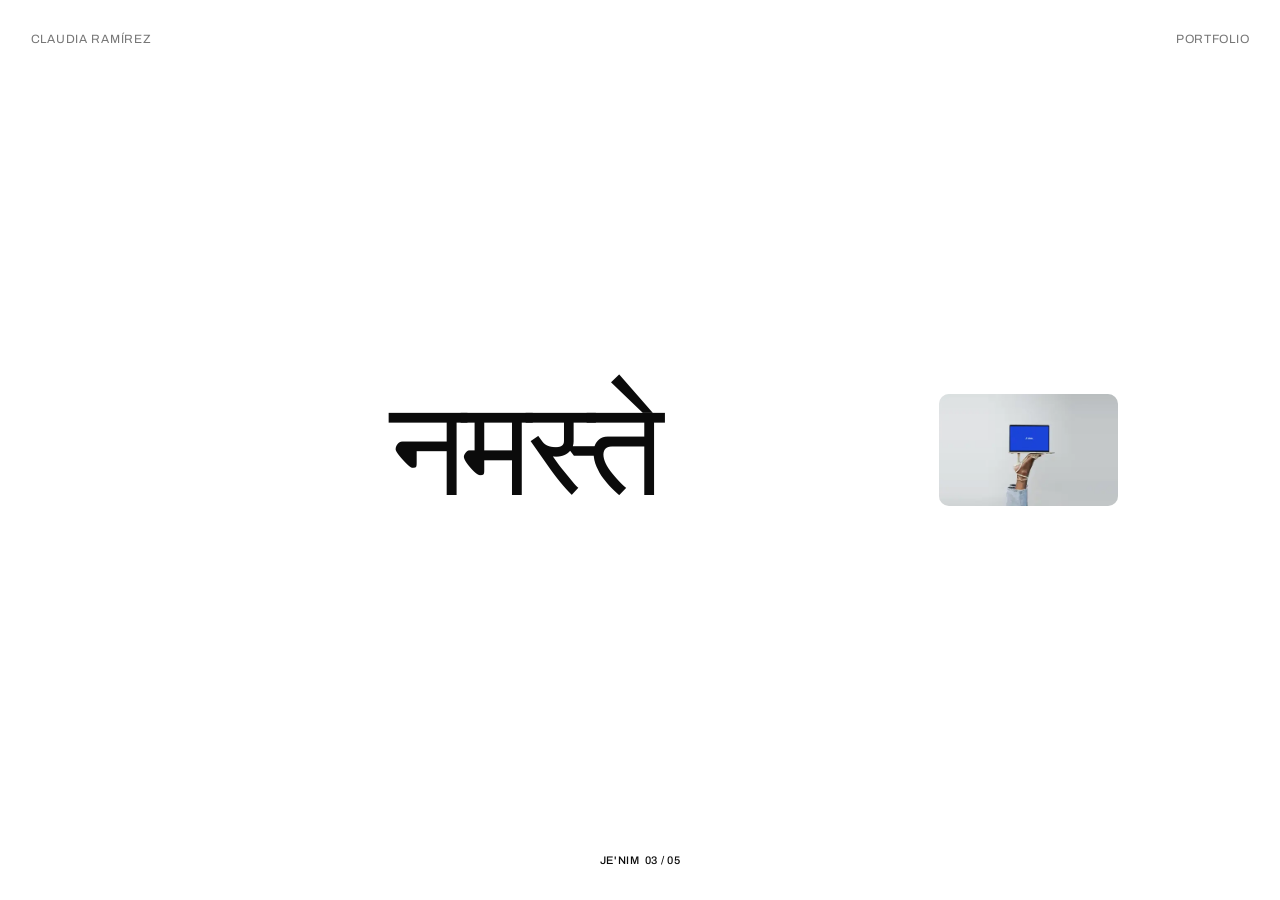
==== index.html @ d9f9af64 "Velocidad: miniaturas y tamaños adaptados de las portadas, tipografía sin cadena de bloqueo; crédito" ====
<!doctype html>
<html lang="es">
<head>
<meta charset="utf-8">

<meta name="viewport" content="width=device-width, initial-scale=1">
<title>Portfolio — Diseño UX/UI y desarrollo web</title>
<meta name="description" content="Portfolio de Claudia Ramírez · Aterriza Studio: diseño UX/UI y desarrollo web desde Valencia.">
<link rel="canonical" href="https://portfolio-three-mu-4veu8kpadj.vercel.app/">
<meta property="og:type" content="website"><meta property="og:locale" content="es_ES"><meta property="og:site_name" content="Claudia Ramírez">
<meta property="og:title" content="Claudia Ramírez — Portfolio"><meta property="og:description" content="Diseño UX/UI y desarrollo web desde Valencia.">
<meta property="og:url" content="https://portfolio-three-mu-4veu8kpadj.vercel.app/"><meta property="og:image" content="https://portfolio-three-mu-4veu8kpadj.vercel.app/og/home.jpg"><meta property="og:image:width" content="1200"><meta property="og:image:height" content="630">
<meta name="twitter:card" content="summary_large_image"><meta name="twitter:title" content="Claudia Ramírez — Portfolio"><meta name="twitter:description" content="Diseño UX/UI y desarrollo web desde Valencia."><meta name="twitter:image" content="https://portfolio-three-mu-4veu8kpadj.vercel.app/og/home.jpg">
<link rel="preconnect" href="https://fonts.googleapis.com"><link rel="preconnect" href="https://fonts.gstatic.com" crossorigin>
<link rel="stylesheet" href="https://fonts.googleapis.com/css2?family=Archivo:wdth,wght@62..125,100..900&display=swap">
<link rel="stylesheet" href="base.css?v=1793649407">
<style>
  /* GALERÍA — una sola pantalla: los proyectos son una baraja que se recorre con la rueda, las flechas o el dedo. */
  html,body{ height:100%; overflow:hidden; }
  .escenario{ position:fixed; inset:0; }
  .izq{ display:flex; align-items:center; gap:18px; }
  .reloj{ font-size:.8125rem; color:var(--g3); font-variant-numeric:tabular-nums; }
  .indice{ position:fixed; left:var(--pad); bottom:var(--pad); z-index:20; list-style:none; padding:0; display:flex; flex-direction:column; gap:1px; font-size:.8125rem; }
  .indice button{ text-align:left; color:var(--g3); padding:3px 0; transition:color .3s ease; }
  .indice button:hover{ color:var(--ink); }
  @media (pointer:coarse), (max-width:1024px){ .indice button{ position:relative; min-height:44px; display:flex; align-items:center; } .indice button::after{ content:""; position:absolute; inset:0 -4px; } }
  .indice button[aria-current="true"]{ color:var(--ink); }
  .meta-d{ position:fixed; right:var(--pad); top:50%; z-index:20; transform:translateY(-50%); font-size:.8125rem; text-align:right; max-width:22ch; line-height:1.35; }
  .meta-d b{ display:block; font-weight:500; }
  .meta-d span{ color:var(--g3); }
  .cuenta{ position:fixed; right:var(--pad); bottom:var(--pad); z-index:20; font-size:.8125rem; color:var(--g3); font-variant-numeric:tabular-nums; }
  .ayuda{ position:fixed; left:50%; bottom:var(--pad); transform:translateX(-50%); z-index:20; font-size:.75rem; color:var(--g3); display:flex; gap:8px; align-items:center; white-space:nowrap; }
  .ayuda kbd{ font:inherit; padding:2px 8px; border-radius:999px; background:var(--g1); }

  /* the deck: landscape cards on desktop (the site is seen on a landscape screen), portrait on mobile */
  .baraja{ position:absolute; inset:0; display:grid; place-items:center; perspective:1400px; }
  .carta{ position:absolute; width:min(52vw,780px,(100svh - 290px) * 1.6); aspect-ratio:16/10; border-radius:6px; background:var(--g1); overflow:hidden; will-change:transform,opacity,filter; cursor:pointer; transition:transform .85s var(--ease), opacity .6s ease, filter .6s ease; }
  .carta picture{ display:contents; } .carta .cov{ position:absolute; inset:0; width:100%; height:100%; object-fit:cover; transition:transform 1s var(--ease); } .carta:hover .cov{ transform:scale(1.03); }
  .carta .mk{ position:absolute; inset:0; }
  .carta .mk .l{ position:absolute; left:8%; width:64%; top:13%; }
  .carta .mk .m{ position:absolute; right:9%; bottom:9%; width:15.5%; }
  .carta .dev-screen img{ animation-play-state:paused; }
  @media (hover:hover){ .carta:hover .dev-screen img{ animation-play-state:running; } }
  .carta .nom{ position:absolute; left:var(--pad); bottom:var(--pad); transform:none; padding:9px 18px; border-radius:999px; background:#fff; font-size:.8125rem; font-weight:500; white-space:nowrap; opacity:0; transition:opacity .35s ease; box-shadow:0 8px 24px -14px rgba(0,0,0,.3); }
  .carta .nom i{ font-style:normal; margin-left:6px; display:inline-block; transition:transform .3s var(--ease); }
  .carta:hover .nom i{ transform:translateX(3px); }
  .carta.act .nom{ opacity:1; }
  .carta .sf{ position:absolute; inset:0; display:grid; place-items:center; text-align:center; padding:16px; color:var(--g3); font-size:.75rem; letter-spacing:.06em; text-transform:uppercase; }
  .carta .tit{ position:absolute; left:0; right:0; top:34%; text-align:center; font-stretch:125%; font-weight:800; letter-spacing:-.03em; line-height:1; font-size:clamp(1.8rem,4.4vw,3.6rem); padding:0 6%; color:#d2d2d2; }
  .carta .tit + .sf{ top:56%; align-content:start; }

  /* list view: the same five, as a simple column */
  .vista-lista .baraja, .vista-lista .meta-d, .vista-lista .ayuda, .vista-lista .cuenta, .vista-lista .indice{ display:none; }

  /* VISTA LISTA — como la tabla «Projects» de la referencia: etiquetas grises, texto normal, vista previa al pasar el cursor */
  .lista-v{ display:none; position:absolute; inset:0; overflow:auto; padding:calc(var(--bar) + 16px) var(--pad) 96px; }
  .vista-lista .lista-v{ display:block; }
  .lt{ width:100%; max-width:1320px; margin:0 auto; }
  .lt-h, .lt-r{ display:grid; grid-template-columns:3rem minmax(0,1.3fr) minmax(0,1.7fr) 6rem; gap:0 16px; align-items:baseline; padding:13px 0; font-size:.9375rem; line-height:1.35; }
  .lt-h{ color:var(--g3); font-size:.8125rem; padding-top:0; border-bottom:1px solid var(--ink); }
  .lt-r{ border-bottom:1px solid var(--g2); transition:opacity .3s ease; }
  .lt-r b{ font-weight:500; } .lt-r .c{ color:var(--g3); } .lt-r .nm{ color:var(--ink); }
  .lt-th{ display:none; }
  @media (hover:hover){ .lt:hover .lt-r:not(:hover){ opacity:.35; } }
  .lp{ position:fixed; z-index:40; left:0; top:0; width:min(28vw,360px); aspect-ratio:16/10; border-radius:6px; background:var(--g1); pointer-events:none; opacity:0; transform:translate3d(0,0,0) scale(.94); transition:opacity .25s ease; overflow:hidden; }
  .lp.on{ opacity:1; }
  .pvi{ position:absolute; inset:0; opacity:0; transition:opacity .2s ease; } .pvi.on{ opacity:1; }

  /* SOBRE MÍ — desplegable con todo: información, habilidades, trabajo, formación y contacto */
  .dd .panel.ab{ padding:18px 20px 20px; border-radius:16px; max-height:calc(100svh - var(--bar) - 24px); overflow:auto; scrollbar-width:thin; font-size:.8125rem; line-height:1.45; color:var(--ink); }
  .ab h3{ font-size:.8125rem; font-weight:400; color:var(--g3); margin:0 0 6px; }
  .ab section + section{ margin-top:20px; }
  .ab .lead{ font-size:.875rem; line-height:1.5; max-width:62ch; }
  .ab .lead + .lead{ margin-top:8px; }
  .ab .rw{ display:grid; grid-template-columns:6.6rem minmax(0,1fr); gap:10px; padding:5px 0; }
  .ab .rw > span:first-child{ color:var(--g3); font-variant-numeric:tabular-nums; }
  .ab .rw small{ display:block; color:var(--g3); font-size:.75rem; line-height:1.4; margin-top:1px; }
  .ab .rw b{ font-weight:500; }
  .ab ul{ list-style:none; padding:0; } .ab ul li{ padding:1px 0; }
  .ab .links{ display:flex; flex-direction:column; align-items:flex-start; gap:2px; } .ab .links a{ border-bottom:1px solid var(--ink); } .ab .links a:hover{ border-bottom-color:transparent; }
  .dd .panel.ab#ab{ width:min(800px,calc(100vw - 2 * var(--pad))); display:grid; grid-template-columns:1fr 1fr; gap:0 36px; align-items:start; } .ab section + section{ margin-top:20px; } .ab .col{ min-width:0; } .ab .col section:first-child{ margin-top:0; }

  /* SERVICIOS — desplegable de la barra */
  .dd .panel.sv{ width:min(380px,calc(100vw - 2 * var(--pad))); padding:16px 20px 18px; border-radius:16px; font-size:.8125rem; line-height:1.45; }
  .sv .it + .it{ margin-top:12px; } .sv .it b{ display:block; font-weight:500; } .sv .it span{ display:block; color:var(--g3); }
  .sv .cta{ display:inline-block; margin-top:18px; border-bottom:1px solid var(--ink); } .sv .cta:hover{ border-bottom-color:transparent; }

  /* ----- responsive: desktop > 1024 · tablet 641–1024 · mobile ≤ 640 ----- */
  @media (max-width:1180px){ .reloj{ display:none; } }
  @media (max-width:1024px){
    .carta{ width:min(80vw,720px,(100svh - 300px) * 1.6); }
    .meta-d{ top:auto; bottom:calc(var(--pad) + 74px); right:auto; left:var(--pad); text-align:left; transform:none; max-width:none; }
    .indice{ flex-direction:row; flex-wrap:wrap; gap:4px 14px; bottom:var(--pad); right:80px; }
    .ayuda{ display:none; }

    /* About: a full-width sheet under the bar, in two columns */
    .dd#dd-sobre .panel.ab{ position:fixed; left:var(--pad); right:var(--pad); top:calc(var(--bar) - 4px); width:auto !important; min-width:0; transform-origin:top center; display:grid !important; grid-template-columns:1fr 1fr; gap:0 32px; align-items:start; }
    .dd .panel.sv{ right:0; }
  }
  @media (max-width:640px){
    .lt-h{ display:none; } .lt-r{ grid-template-columns:1.8rem minmax(0,1fr) 84px; grid-template-areas:"n nm th" "n rl th" "n dt th"; gap:2px 12px; padding:14px 0; align-items:start; }
    .lt-r > :nth-child(1){ grid-area:n; } .lt-r > :nth-child(2){ grid-area:nm; } .lt-r > :nth-child(3){ grid-area:rl; font-size:.8125rem; } .lt-r > :nth-child(4){ grid-area:dt; font-size:.8125rem; } .lt-r .lt-th{ grid-area:th; display:block; position:relative; aspect-ratio:16/10; border-radius:5px; overflow:hidden; align-self:center; }
    .bar.multi{ flex-wrap:wrap; align-content:center; justify-content:flex-start; column-gap:8px; row-gap:8px; padding-top:10px; padding-bottom:10px; }
    .bar.multi .izq{ flex:1 1 calc(100% - 52px); min-width:0; order:1; }
    .bar.multi .menus{ display:contents; }
    .bar.multi #dd-idioma{ order:2; }
    .bar.multi .dd:not(#dd-idioma){ order:3; }
    .v-pre{ display:none; }
    .carta{ width:min(74vw,340px,(100svh - 320px) * .8); aspect-ratio:4/5; }
    .carta .mk .l{ left:5%; width:90%; top:20%; } .carta .mk .m{ right:8%; bottom:12%; width:32%; }
    .carta .nom{ left:50%; transform:translateX(-50%); bottom:5%; }
    .meta-d{ bottom:calc(var(--pad) + 70px); }
    .indice{ right:var(--pad); } .cuenta{ bottom:calc(var(--pad) + 70px); }

    .dd > button{ min-width:0; }
    /* every dropdown becomes a sheet under the header */
    .dd .panel{ position:fixed; left:var(--pad); right:var(--pad); top:calc(var(--bar) - 2px); width:auto !important; min-width:0; transform-origin:top center; max-height:calc(100svh - var(--bar) - 12px); overflow:auto; }
    .dd .panel.mini-p{ left:auto; width:74px !important; top:58px; }
    .dd#dd-sobre .panel.ab{ display:block !important; } .ab .col + .col{ margin-top:20px; } .ab .rw{ grid-template-columns:5.6rem minmax(0,1fr); }
  }
  @media (max-width:420px){ .bar.multi{ column-gap:6px; } .bar.multi .pill{ padding:0 11px; gap:6px; } .izq{ gap:0; } }
  @media (max-width:360px){ .bar.multi .pill{ padding:0 9px; font-size:.75rem; } }
</style>
</head>
<body class="cargando">
<!--
THESIS: un portfolio de una sola pantalla: los proyectos son una baraja, no una página. Se rechaza la home con secciones apiladas que hay que recorrer.
OWN-WORLD: blanco, pastillas gris muy claro, texto negro pequeño y un índice a la izquierda en el que el activo es negro; la baraja con profundidad suave.
STORY: ves los cinco proyectos con un gesto, pasas el cursor y cobran vida, abres el que te interesa; «Sobre mí» hace de CV.
FIRST VIEWPORT: tras la carga, una baraja de cinco cartas con el mockup de Camelia delante, índice abajo a la izquierda, nombre y categoría a la derecha.
FORM: baraja con índice, elegida por la usuaria entre tres propuestas. Semilla: referencias pinned por la usuaria.
FINISH: unreviewed and undocumented is unfinished; this build ends with the finish review, the verdict, and DESIGN.md
-->
<header class="bar multi">
  <div class="izq"><span id="quien"></span><span class="reloj" id="reloj" aria-hidden="true"></span></div>
  <nav class="menus" id="menus"></nav>
</header>

<main class="escenario" id="esc">
  <div class="baraja" id="baraja" aria-live="polite"></div>
  <div class="lista-v" id="lista-v"></div>
  <p class="meta-d" id="meta-d"></p>
  <ul class="indice" id="indice"></ul>
  <span class="cuenta" id="cuenta" aria-hidden="true"></span>
  <p class="ayuda" id="ayuda" aria-hidden="true"></p>
</main>

<script src="datos.js?v=1793649061"></script>
<script src="comun.js?v=1793649407"></script>
<script>
(function(){
  const IMGW = { camelia: [1800, 1000], tuchati: [2000, 1600], jenim: [2000, 1553], brvma: [2000, 1125], "del-reves": [2000, 1125] };   // anchos de las portadas originales (para srcset)
  const D = DATOS, E = PORT.esc, $ = s => document.querySelector(s), N = D.proyectos.length;
  const mq = "";
  const t = PORT.t, chev = '<svg viewBox="0 0 10 10" aria-hidden="true"><path d="M1 3l4 4 4-4z"/></svg>';
  $("#menus").setAttribute("aria-label", t("menu")); $("#indice").setAttribute("aria-label", t("proyectos"));
  $("#menus").innerHTML = `<div class="dd" id="dd-vista"><button class="pill" aria-haspopup="true" aria-expanded="false"><span class="v-pre">${t("vista")}: </span><span id="vista-t">${t("galeria").toLowerCase()}</span>${chev}</button>
      <div class="panel" role="menu"><button role="menuitemradio" aria-checked="true" data-v="galeria">${t("galeria")}</button><button role="menuitemradio" aria-checked="false" data-v="lista">${t("lista")}</button></div></div>
    <div class="dd" id="dd-sobre"><button class="pill" aria-haspopup="true" aria-expanded="false">${t("sobre")}${chev}</button><div class="panel ab" id="ab"></div></div>
    <div class="dd" id="dd-serv"><button class="pill" aria-haspopup="true" aria-expanded="false">${t("s_serv")}${chev}</button><div class="panel sv" id="sv"></div></div><div id="lang"></div>`;
  { const h1 = document.createElement("h1"); h1.className = "vh"; h1.textContent = "Claudia Ramírez — " + (D.yo.rol || "Portfolio"); $("#esc").prepend(h1); }
  PORT.idioma($("#lang")); $("#ayuda").innerHTML = `<kbd>↑</kbd><kbd>↓</kbd> ${t("ayuda")}`;
  PORT.quien($("#quien")); PORT.reloj($("#reloj"));

  // --- Sobre mí: desplegable en dos columnas (en móvil se apila en una)
  const y = D.yo, sec = (t, b) => `<section><h3>${t}</h3>${b}</section>`;
  const secs = {
    info: sec(t("s_sobre"), `<p class="lead">${E(y.sobre)}</p>`),
    hab: sec(t("s_hab"), `<div class="rw"><span>${t("s_habs")}</span><span>${y.habilidades.map(E).join(", ")}</span></div>` + y.herramientas.map(g => `<div class="rw"><span>${E(g[0])}</span><span>${g[1].map(E).join(", ")}</span></div>`).join("")),
    exp: sec(t("s_exp"), y.experiencia.map(x => `<div class="rw"><span>${E(x[0])}</span><span><b>${E(x[1])}</b> · ${E(x[2])}${x[3] ? `<small>${E(x[3])}</small>` : ""}</span></div>`).join("")),
    form: sec(t("s_for"), y.formacion.map(x => `<div class="rw"><span>${E(x[0])}</span><span><b>${E(x[1])}</b> · ${E(x[2])}</span></div>`).join("")),
    idi: sec(t("s_idi"), y.idiomas.map(x => `<div class="rw"><span>${E(x[0])}</span><span>${E(x[1])}</span></div>`).join("")),
    cont: sec(t("s_cont"), `<div class="links"><a href="mailto:${y.email}">${E(y.email)}</a><a href="${y.linkedin}" target="_blank" rel="noopener">LinkedIn ↗</a><a href="${y.instagram}" target="_blank" rel="noopener">Instagram ↗</a></div>`),
  };
  $("#ab").innerHTML = `<div class="col">${secs.info}${secs.hab}</div><div class="col">${secs.exp}${secs.form}${secs.idi}${secs.cont}</div>`;
  $("#ab").addEventListener("click", e => e.stopPropagation());
  $("#sv").innerHTML = y.servicios.map(x => `<div class="it"><b>${E(x[0])}</b><span>${E(x[1])}</span></div>`).join("") + `<a class="cta" href="mailto:${y.email}">${t("cta")}</a>`;
  $("#sv").addEventListener("click", e => e.stopPropagation());

  // --- deck
  $("#baraja").innerHTML = D.proyectos.map((p, i) => `<a class="carta" data-i="${i}" href="${p.slug}.html${mq}" aria-label="${E(p.nombre)}">${
    p.cover ? `<picture>${p.coverM ? `<source media="(max-width:640px)" srcset="${p.coverM.replace("principal-v.webp", "principal-v-640.webp")} 640w, ${p.coverM} ${(IMGW[p.slug] || [0, 1000])[1]}w" sizes="min(74vw,340px)">` : ""}<img class="cov" src="${p.cover}" srcset="${p.cover.replace("principal-h.webp", "principal-h-960.webp")} 960w, ${p.cover} ${(IMGW[p.slug] || [1800])[0]}w" sizes="(max-width:1024px) min(80vw,720px), min(52vw,780px)" decoding="async"${i === 0 ? ' fetchpriority="high"' : ""} alt="${t("imagen")} ${E(p.nombre)}"></picture>` : p.listo ? `<div class="mk" role="img" aria-label="Mockup de ${E(p.nombre)}"><div class="l">${PORT.laptop(p.laptop[0], "", i)}</div><div class="m">${PORT.phone(p.movil, "", i)}</div></div>`
            : `<div class="tit">${E(p.nombre)}</div><div class="sf">${t("prep_corto")}</div>`}<span class="nom">${E(p.nombre)}<i aria-hidden="true">→</i></span></a>`).join("");
  $("#indice").innerHTML = D.proyectos.map((p, i) => `<li><button data-i="${i}">${E(p.nombre)}</button></li>`).join("");
  // vista lista: tabla con vista previa que sigue al cursor (como la tabla «Projects» de la referencia)
  const nn = i => String(i + 1).padStart(2, "0");
  const rows = D.proyectos.map((p, i) => `<a class="lt-r" href="${p.slug}.html${mq}" data-i="${i}"><span class="c">${nn(i)}</span><b class="nm">${E(p.nombre)}</b><span class="c rl">${E(p.rol || p.cat)}</span><span class="c">${p.anio}</span><span class="lt-th">${PORT.mini(p)}</span></a>`).join("");
  const head = `<div class="lt-h"><span>#</span><span>${t("proyecto")}</span><span>${t("rol")}</span><span>${t("fecha")}</span></div>`;
  $("#lista-v").innerHTML = `<div class="lt">${head}${rows}</div><div class="lp" id="lp" aria-hidden="true">${D.proyectos.map((p, i) => `<div class="pvi" data-i="${i}">${PORT.mini(p)}</div>`).join("")}</div>`;
  {
    const lp = $("#lp"), pv = [...lp.querySelectorAll(".pvi")];
    let tx = 0, ty = 0, x = 0, y = 0, raf = 0;
    const loop = () => { x += (tx - x) * .18; y += (ty - y) * .18; lp.style.transform = `translate3d(${x}px,${y}px,0) scale(${lp.classList.contains("on") ? 1 : .94})`; raf = (Math.abs(tx - x) + Math.abs(ty - y) > .3 || lp.classList.contains("on")) ? requestAnimationFrame(loop) : 0; };
    document.querySelectorAll("#lista-v .lt-r").forEach(r => {
      r.addEventListener("pointerenter", e => { if(e.pointerType !== "mouse") return; pv.forEach(n => n.classList.toggle("on", +n.dataset.i === +r.dataset.i)); lp.classList.add("on"); if(!raf) raf = requestAnimationFrame(loop); });
      r.addEventListener("pointerleave", () => lp.classList.remove("on"));
      r.addEventListener("pointermove", e => { if(e.pointerType !== "mouse") return; tx = Math.min(e.clientX + 24, innerWidth - lp.offsetWidth - 16); ty = Math.min(Math.max(e.clientY - lp.offsetHeight / 2, 76), innerHeight - lp.offsetHeight - 16); if(!raf) raf = requestAnimationFrame(loop); });
    });
  }

  const cartas = [...document.querySelectorAll(".carta")], btns = [...document.querySelectorAll("#indice button")];
  let act = 0;
  function pinta(){
    cartas.forEach((c, i) => {
      const d = i - act;                                   // 0 = on top; >0 = waiting behind; <0 = already gone, up and out
      let tr, op, bl, z = 100 - Math.abs(d);
      if(d === 0){ tr = "translate3d(0,0,0) scale(1)"; op = 1; bl = 0; }
      else if(d > 0){ tr = `translate3d(0,${d * 34}px,${-d * 90}px) scale(${1 - d * .045})`; op = Math.max(0, 1 - d * .34); bl = d * .6; }
      else { tr = `translate3d(0,${d * 56}px,${d * 60}px) scale(${1 + d * .03})`; op = Math.max(0, 1 + d * .6); bl = -d * 3; }
      c.style.transform = tr; c.style.opacity = op; c.style.filter = bl ? `blur(${bl}px)` : "none"; c.style.zIndex = z;
      c.classList.toggle("act", d === 0); c.tabIndex = d === 0 ? 0 : -1; c.style.pointerEvents = d === 0 ? "auto" : "none";
    });
    btns.forEach((b, i) => b.setAttribute("aria-current", i === act ? "true" : "false"));
    const p = D.proyectos[act];
    $("#meta-d").innerHTML = `<b>${E(p.tipo)}</b><span>${E(p.cat)} · ${p.anio}</span>`;
    $("#cuenta").textContent = String(act + 1).padStart(2, "0") + " / " + String(N).padStart(2, "0");
  }
  const ir = n => { act = Math.max(0, Math.min(N - 1, n)); pinta(); };
  const lock_ = () => document.body.classList.contains("vista-lista") || document.body.classList.contains("cargando") || !!document.querySelector("#dd-sobre.open");
  btns.forEach(b => b.addEventListener("click", () => ir(+b.dataset.i)));
  let lock = 0;
  addEventListener("wheel", e => { if(lock_()) return; const now = performance.now(); if(now - lock < 520 || Math.abs(e.deltaY) < 8) return; lock = now; ir(act + (e.deltaY > 0 ? 1 : -1)); }, { passive:true });
  addEventListener("keydown", e => { if(lock_()) return; if(["ArrowDown", "ArrowRight"].includes(e.key)) ir(act + 1); if(["ArrowUp", "ArrowLeft"].includes(e.key)) ir(act - 1); });
  let y0 = null;
  addEventListener("touchstart", e => { y0 = e.touches[0].clientY; }, { passive:true });
  addEventListener("touchend", e => { if(y0 === null) return; const dy = y0 - e.changedTouches[0].clientY; y0 = null; if(Math.abs(dy) > 36 && !lock_()) ir(act + (dy > 0 ? 1 : -1)); }, { passive:true });
  cartas.forEach(c => c.addEventListener("click", e => { if(+c.dataset.i !== act){ e.preventDefault(); ir(+c.dataset.i); } }));

  // menus
  PORT.menus();
  document.querySelectorAll("#dd-vista [data-v]").forEach(b => b.addEventListener("click", () => {
    const l = b.dataset.v === "lista"; document.body.classList.toggle("vista-lista", l); $("#vista-t").textContent = (l ? t("lista") : t("galeria")).toLowerCase();
    document.querySelectorAll("#dd-vista [data-v]").forEach(x => x.setAttribute("aria-checked", x === b));
  }));

  // the deck assembles itself once the curtain is up
  cartas.forEach(c => { c.style.transition = "none"; });
  pinta(); cartas.forEach(c => { c.dataset.o = c.style.opacity; c.dataset.t = c.style.transform; c.style.opacity = 0; c.style.transform = "translate3d(0,140px,-260px) scale(.88)"; });
  PORT.carga(() => {
    cartas.forEach((c, i) => { c.style.transition = ""; setTimeout(() => { c.style.opacity = c.dataset.o; c.style.transform = c.dataset.t; }, 60 + (N - i) * 90); });
  });
})();
</script>
</body>
</html>
---- base.css ----
/* Rediseño · base compartida: blanco, negro y grises; el color lo ponen los proyectos.
   Una sola familia (Archivo): el carácter sale del contraste de ancho —extendida en grande, normal en pequeño—. */

:root{
  --bg:#fff; --ink:#0b0b0b; --mock:#f6f5f7; --g1:#f4f4f4; --g2:#e6e6e6; --g3:#767676;
  --ease:cubic-bezier(.23,1,.32,1); --ease-io:cubic-bezier(.77,0,.175,1);
  --pad:clamp(16px,2.4vw,36px); --bar:64px;
  --wide:"wdth" 125;
}
*,*::before,*::after{ box-sizing:border-box; }
*{ margin:0; }
html{ -webkit-text-size-adjust:100%; scrollbar-width:thin; scrollbar-color:#c9c9c9 transparent; }
body{ font-family:"Archivo",system-ui,sans-serif; background:var(--bg); color:var(--ink); line-height:1.45; -webkit-font-smoothing:antialiased; text-rendering:optimizeLegibility; overflow-x:hidden; }
img{ display:block; max-width:100%; }
a{ color:inherit; text-decoration:none; }
button{ font:inherit; color:inherit; background:none; border:0; cursor:pointer; }
::selection{ background:var(--ink); color:#fff; }
:focus-visible{ outline:2px solid var(--ink); outline-offset:3px; border-radius:4px; }
.vh{ position:absolute; width:1px; height:1px; overflow:hidden; clip:rect(0 0 0 0); white-space:nowrap; }

/* type */
.display{ font-stretch:125%; font-weight:800; letter-spacing:-.03em; line-height:.96; text-wrap:balance; }
.small{ font-size:.8125rem; line-height:1.4; }
.mute{ color:var(--g3); }
.caps{ font-size:.6875rem; letter-spacing:.06em; text-transform:uppercase; }

/* top bar — neutral pills, like a quiet app header */
.bar{ position:fixed; z-index:50; top:0; left:0; right:0; min-height:64px; padding:0 var(--pad); display:flex; align-items:center; justify-content:space-between; gap:12px; font-size:.8125rem; background:linear-gradient(#fff 55%, rgba(255,255,255,0)); pointer-events:none; }
.bar > *{ pointer-events:auto; }
.bar .who{ font-weight:600; }
.bar .nav{ display:flex; gap:8px; align-items:center; }
.pill{ display:inline-flex; align-items:center; gap:8px; min-height:38px; padding:0 16px; border-radius:999px; background:var(--g1); font-size:.8125rem; transition:background-color .2s ease, color .2s ease, transform .16s var(--ease); white-space:nowrap; }
.pill:hover{ background:var(--g2); }
.pill:active{ transform:scale(.97); }
.pill.dark{ background:var(--ink); color:#fff; }
.pill.dark:hover{ background:#2b2b2b; }
.pill svg{ width:10px; height:10px; fill:currentColor; opacity:.55; }
@media (max-width:640px){ .bar .nav .hide-s{ display:none; } }

/* device mockups: the screens scroll by themselves, slowly, as a visitor would */
.dev{ position:relative; }
.dev-screen{ position:relative; overflow:hidden; background:#fff; }
.dev-screen img{ position:absolute; inset:0; width:100%; height:100%; object-fit:cover; object-position:50% 0%; animation:scr var(--t,22s) cubic-bezier(.45,.05,.25,1) infinite alternate; animation-delay:var(--d,0s); }
@keyframes scr{ 0%,8%{ object-position:50% 0%; } 92%,100%{ object-position:50% 100%; } }
.laptop{ width:100%; }
.laptop .lid{ padding:2.1% 2.1% 2.5%; background:#0b0b0b; border-radius:1.6% 1.6% .4% .4% / 2.6% 2.6% .6% .6%; }
.laptop .dev-screen{ aspect-ratio:16/10; border-radius:.5% / .8%; }
.laptop .base{ position:relative; height:clamp(7px,1.35vw,16px); width:112%; margin-left:-6%; background:linear-gradient(#e9e9e9,#cdcdcd); border-radius:0 0 12% 12% / 0 0 100% 100%; }
.laptop .base::before{ content:""; position:absolute; left:50%; top:0; width:14%; height:50%; transform:translateX(-50%); background:#b9b9b9; border-radius:0 0 8px 8px; }
.phone{ aspect-ratio:9/19; background:#0b0b0b; border-radius:15% / 7%; padding:3.2%; box-shadow:0 0 0 1.5px #3a3a3a inset; }
.phone .dev-screen{ width:100%; height:100%; border-radius:12.5% / 5.8%; }
.phone::after{ content:""; position:absolute; top:3.1%; left:50%; width:29%; height:2.4%; transform:translateX(-50%); background:#000; border-radius:999px; z-index:2; }
@media (prefers-reduced-motion:reduce){ .dev-screen img{ animation:none; } }

/* first-load: a greeting in many languages, a mini photo of each project, its name. No braces. */
.carga{ position:fixed; inset:0; z-index:200; background:#fff; transition:transform 1s var(--ease-io); will-change:transform; }
.carga.fuera{ transform:translateY(-101%); }
.ctop{ position:absolute; left:var(--pad); right:var(--pad); top:var(--pad); display:flex; justify-content:space-between; font-size:.75rem; letter-spacing:.06em; text-transform:uppercase; color:var(--g3); }
.cpie{ position:absolute; left:0; right:0; bottom:var(--pad); display:flex; justify-content:center; font-size:.6875rem; letter-spacing:.06em; text-transform:uppercase; color:var(--g3); } .cpie b{ font-weight:500; color:var(--ink); white-space:pre; }
.cn{ display:flex; align-items:flex-start; font-weight:200; font-stretch:100%; letter-spacing:-.05em; line-height:.82; font-variant-numeric:tabular-nums; }
.mini{ position:absolute; inset:0; background:var(--g1); border-radius:10px; overflow:hidden; display:grid; place-items:center; }
.mini-l{ width:78%; } .mini .dev-screen img{ animation:none; } .mini img.cov{ position:absolute; inset:0; width:100%; height:100%; object-fit:cover; }
.mini.tile span{ font-weight:300; letter-spacing:-.01em; font-size:clamp(.9rem,2vw,1.4rem); color:var(--g3); text-align:center; padding:8px; }
.cf{ position:absolute; inset:0; opacity:0; transition:opacity .18s ease; } .cf.on{ opacity:1; }
.cfoto{ position:relative; aspect-ratio:16/10; }

/* counter and photo side by side, centred */
.c1{ position:absolute; inset:0; display:flex; align-items:center; justify-content:center; gap:clamp(18px,4vw,60px); }
.cn{ font-size:clamp(3.4rem,10.5vw,9rem); width:5.4em; justify-content:center; align-items:center; white-space:nowrap; line-height:1; letter-spacing:-.03em; }
.cfoto{ width:clamp(96px,14vw,200px); }

@media (max-width:820px){
  .c1{ flex-direction:column; gap:clamp(18px,4vh,36px); } .cn{ width:auto !important; justify-content:center !important; font-size:clamp(3.2rem,15vw,6.5rem) !important; min-height:1.1em; } .cfoto{ width:min(40vw,190px) !important; }
}
@media (prefers-reduced-motion:reduce){ .carga{ display:none; } }
body.cargando{ overflow:hidden; }

/* brand name with a small photo that opens under the cursor */
.who-w{ position:relative; display:inline-block; }
.who-w .who{ display:inline-block; padding:6px 0; }
.who-foto{ position:absolute; left:0; top:calc(100% + 6px); width:112px; aspect-ratio:4/5; border-radius:10px; overflow:hidden; background:var(--g1); opacity:0; transform:translateY(-6px) scale(.94); transform-origin:top left; pointer-events:none; transition:opacity .2s ease, transform .3s var(--ease); box-shadow:0 18px 36px -20px rgba(0,0,0,.35); z-index:60; }
.who-foto img{ width:100%; height:100%; object-fit:cover; }
.who-w.abre .who-foto{ opacity:1; transform:none; }
@media (hover:hover){ .who-w:hover .who-foto, .who-w .who:focus-visible + .who-foto{ opacity:1; transform:none; } }

/* page entrance once the curtain is up */
.entra{ opacity:0; transform:translateY(22px); transition:opacity .9s var(--ease), transform 1.1s var(--ease); transition-delay:calc(var(--i,0) * 90ms); }
body:not(.cargando) .entra{ opacity:1; transform:none; }
@media (prefers-reduced-motion:reduce){ .entra{ opacity:1; transform:none; transition:none; } }

/* tile for projects whose info is still being uploaded */
.sin-foto{ display:grid; place-items:center; width:100%; height:100%; background:var(--g1); color:var(--g3); font-size:.75rem; letter-spacing:.06em; text-transform:uppercase; text-align:center; padding:12px; }

/* round language button */
.pill.circ{ width:38px; padding:0; justify-content:center; font-weight:500; letter-spacing:.02em; min-width:38px !important; }
.dd .panel.mini-p{ min-width:0; width:74px; padding:6px; border-radius:18px; }
.dd .panel.mini-p button{ justify-content:center; }
@media (max-width:520px){ .v-pre{ display:none; } }

/* dropdown menus (shared by every page) */
  .menus{ display:flex; gap:8px; }
.dd{ position:relative; }
.dd > button{ min-width:136px; justify-content:space-between; }
.dd .panel{ position:absolute; right:0; top:calc(100% + 8px); min-width:200px; padding:8px; border-radius:20px; background:var(--g1); opacity:0; transform:translateY(-6px) scale(.98); transform-origin:top right; pointer-events:none; transition:opacity .2s ease, transform .25s var(--ease); box-shadow:0 18px 40px -22px rgba(0,0,0,.25); }
.dd.open .panel{ opacity:1; transform:none; pointer-events:auto; }
.dd .panel button{ display:flex; width:100%; justify-content:space-between; gap:16px; padding:10px 14px; border-radius:12px; text-align:left; font-size:.8125rem; }
.dd .panel button:hover{ background:#fff; }
.dd .panel button[aria-checked="true"]::after{ content:"●"; font-size:.5rem; align-self:center; }


/* cierre de las hojas: «¿Hablamos?» en grande, con el trazo fino del cargador */
.contacto{ margin-top:clamp(64px,12vh,140px); border-top:1px solid var(--ink); padding-top:clamp(20px,3vw,36px); }
.contacto .big{ display:flex; align-items:baseline; justify-content:space-between; gap:16px; font-size:clamp(3rem,13vw,10.5rem); font-weight:200; letter-spacing:-.05em; line-height:.95; }
.contacto .big i{ font-style:normal; font-weight:200; transition:transform .35s var(--ease); } .contacto .big:hover i, .contacto .big:focus-visible i{ transform:translateX(.12em); }
.contacto .lk{ display:flex; flex-wrap:wrap; gap:6px 24px; margin-top:clamp(18px,3vw,32px); font-size:.9375rem; } .contacto .lk a{ position:relative; border-bottom:1px solid var(--ink); } .contacto .lk a::after{ content:""; position:absolute; inset:-12px -6px; } .contacto .lk a:hover{ border-bottom-color:transparent; }
@media (prefers-reduced-motion:reduce){ .contacto .big i{ transition:none; } }

/* Zonas de toque de 44 px (guía de Apple) sin cambiar el tamaño visible: una capa invisible amplía el área pulsable */
:where(.who, .pill, .opt, .spc, .mt dd a, .mc dd a, .ab .links a, .sv .cta){ position:relative; }
.who::after, .pill::after, .opt::after, .spc::after, .mt dd a::after, .mc dd a::after, .ab .links a::after, .sv .cta::after, .vpause::after, .vzoom::after, .cbtn::after{ content:""; position:absolute; inset:-4px 0; }
.who::after{ inset:-8px -4px; } .spc::after{ inset:-7px 0; } .pill.circ::after{ inset:-4px; } .cbtn::after{ inset:-7px 0; } .vpause::after, .vzoom::after{ inset:-4px; }
.mt dd a::after, .mc dd a::after, .ab .links a::after, .sv .cta::after{ inset:-13px -4px; }
@media (pointer:coarse), (max-width:1024px){ .dd .panel button{ min-height:46px; align-items:center; } }
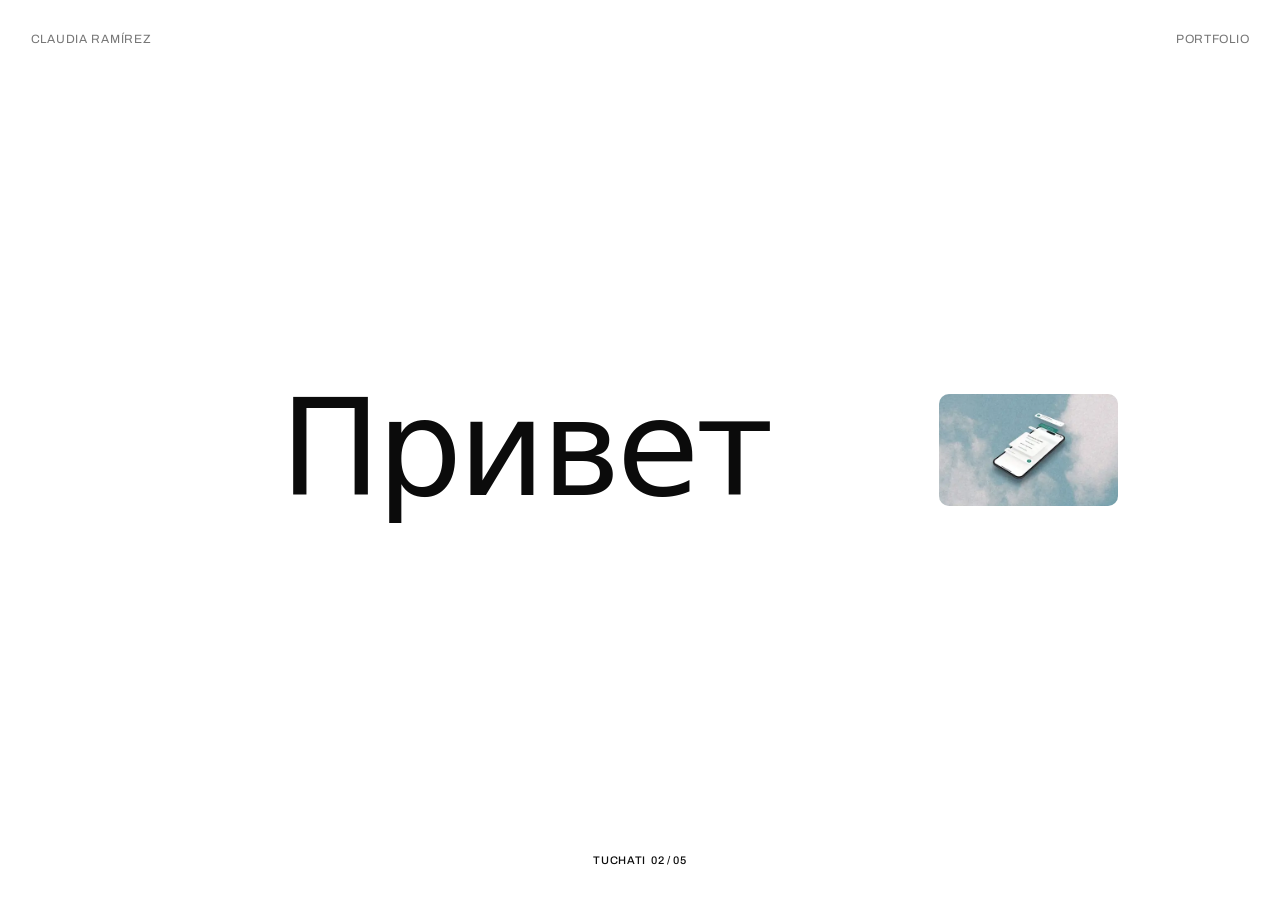
==== commit ca62e0ce: "Tipografía de Archivo sin bloquear el primer pintado Co-Authored-By: Claude Sonnet 5.5 <noreply@anth" ====
--- a/index.html
+++ b/index.html
@@ -12,7 +12,7 @@
 <meta property="og:url" content="https://portfolio-three-mu-4veu8kpadj.vercel.app/"><meta property="og:image" content="https://portfolio-three-mu-4veu8kpadj.vercel.app/og/home.jpg"><meta property="og:image:width" content="1200"><meta property="og:image:height" content="630">
 <meta name="twitter:card" content="summary_large_image"><meta name="twitter:title" content="Claudia Ramírez — Portfolio"><meta name="twitter:description" content="Diseño UX/UI y desarrollo web desde Valencia."><meta name="twitter:image" content="https://portfolio-three-mu-4veu8kpadj.vercel.app/og/home.jpg">
 <link rel="preconnect" href="https://fonts.googleapis.com"><link rel="preconnect" href="https://fonts.gstatic.com" crossorigin>
-<link rel="stylesheet" href="https://fonts.googleapis.com/css2?family=Archivo:wdth,wght@62..125,100..900&display=swap">
+<link rel="preload" as="style" href="https://fonts.googleapis.com/css2?family=Archivo:wdth,wght@62..125,100..900&display=swap" onload="this.onload=null;this.rel='stylesheet'"><noscript><link rel="stylesheet" href="https://fonts.googleapis.com/css2?family=Archivo:wdth,wght@62..125,100..900&display=swap"></noscript>
 <link rel="stylesheet" href="base.css?v=1793649407">
 <style>
   /* GALERÍA — una sola pantalla: los proyectos son una baraja que se recorre con la rueda, las flechas o el dedo. */
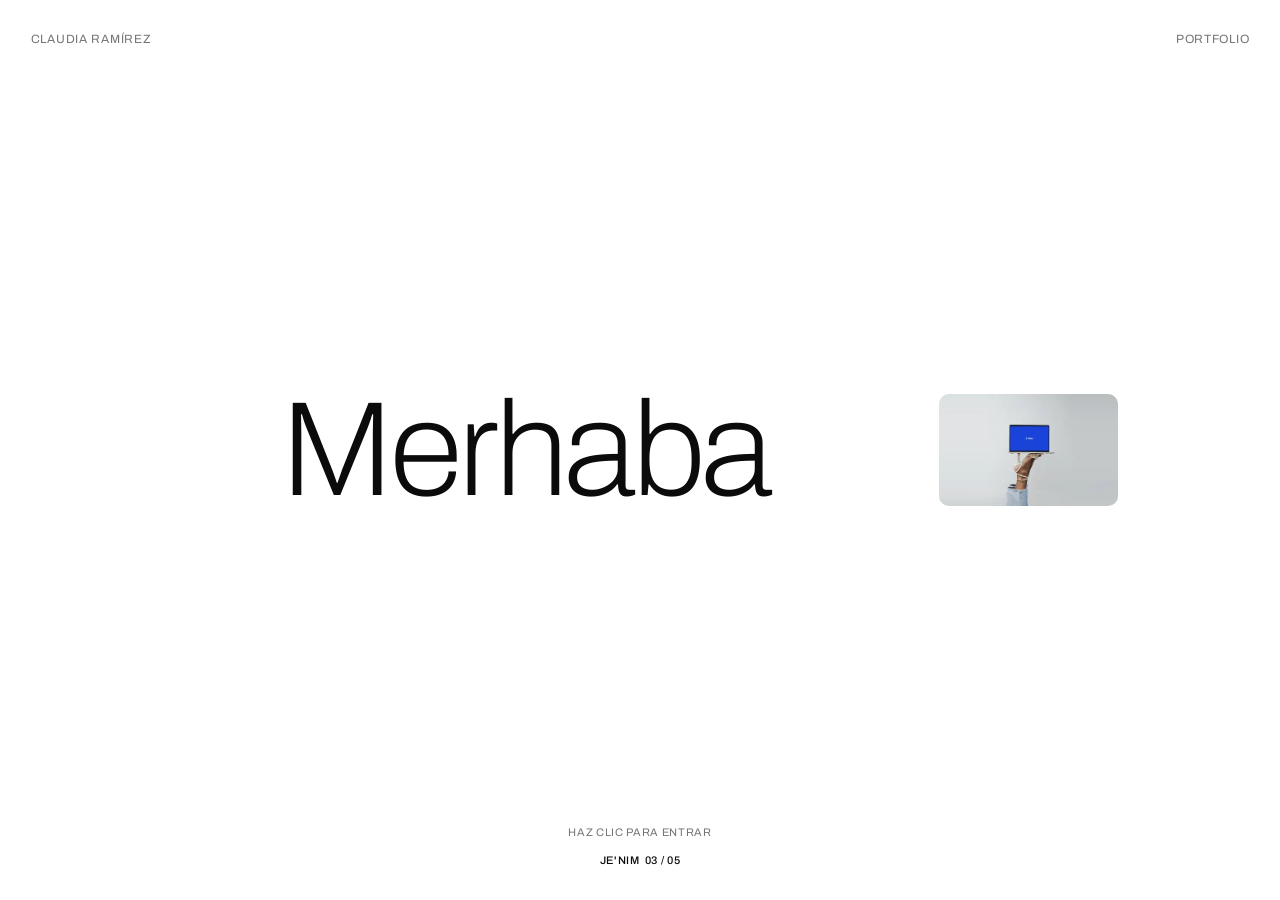
==== commit a3ab4076: "Título 'Concepto', pantalla de carga de 3 s con 'Toca para entrar', texto del concepto más pequeño y" ====
--- a/index.html
+++ b/index.html
@@ -13,7 +13,7 @@
 <meta name="twitter:card" content="summary_large_image"><meta name="twitter:title" content="Claudia Ramírez — Portfolio"><meta name="twitter:description" content="Diseño UX/UI y desarrollo web desde Valencia."><meta name="twitter:image" content="https://portfolio-three-mu-4veu8kpadj.vercel.app/og/home.jpg">
 <link rel="preconnect" href="https://fonts.googleapis.com"><link rel="preconnect" href="https://fonts.gstatic.com" crossorigin>
 <link rel="preload" as="style" href="https://fonts.googleapis.com/css2?family=Archivo:wdth,wght@62..125,100..900&display=swap" onload="this.onload=null;this.rel='stylesheet'"><noscript><link rel="stylesheet" href="https://fonts.googleapis.com/css2?family=Archivo:wdth,wght@62..125,100..900&display=swap"></noscript>
-<link rel="stylesheet" href="base.css?v=1793649407">
+<link rel="stylesheet" href="base.css?v=1793694633">
 <style>
   /* GALERÍA — una sola pantalla: los proyectos son una baraja que se recorre con la rueda, las flechas o el dedo. */
   html,body{ height:100%; overflow:hidden; }
@@ -145,8 +145,8 @@
   <p class="ayuda" id="ayuda" aria-hidden="true"></p>
 </main>
 
-<script src="datos.js?v=1793649061"></script>
-<script src="comun.js?v=1793649407"></script>
+<script src="datos.js?v=1793694838"></script>
+<script src="comun.js?v=1793695041"></script>
 <script>
 (function(){
   const IMGW = { camelia: [1800, 1000], tuchati: [2000, 1600], jenim: [2000, 1553], brvma: [2000, 1125], "del-reves": [2000, 1125] };   // anchos de las portadas originales (para srcset)
--- a/base.css
+++ b/base.css
@@ -53,9 +53,10 @@
 @media (prefers-reduced-motion:reduce){ .dev-screen img{ animation:none; } }
 
 /* first-load: a greeting in many languages, a mini photo of each project, its name. No braces. */
-.carga{ position:fixed; inset:0; z-index:200; background:#fff; transition:transform 1s var(--ease-io); will-change:transform; }
+.carga{ position:fixed; inset:0; z-index:200; background:#fff; transition:transform .7s var(--ease-io); will-change:transform; }
 .carga.fuera{ transform:translateY(-101%); }
 .ctop{ position:absolute; left:var(--pad); right:var(--pad); top:var(--pad); display:flex; justify-content:space-between; font-size:.75rem; letter-spacing:.06em; text-transform:uppercase; color:var(--g3); }
+.chint{ position:absolute; left:0; right:0; bottom:calc(var(--pad) + 28px); text-align:center; font-size:.6875rem; letter-spacing:.06em; text-transform:uppercase; color:var(--g3); }
 .cpie{ position:absolute; left:0; right:0; bottom:var(--pad); display:flex; justify-content:center; font-size:.6875rem; letter-spacing:.06em; text-transform:uppercase; color:var(--g3); } .cpie b{ font-weight:500; color:var(--ink); white-space:pre; }
 .cn{ display:flex; align-items:flex-start; font-weight:200; font-stretch:100%; letter-spacing:-.05em; line-height:.82; font-variant-numeric:tabular-nums; }
 .mini{ position:absolute; inset:0; background:var(--g1); border-radius:10px; overflow:hidden; display:grid; place-items:center; }
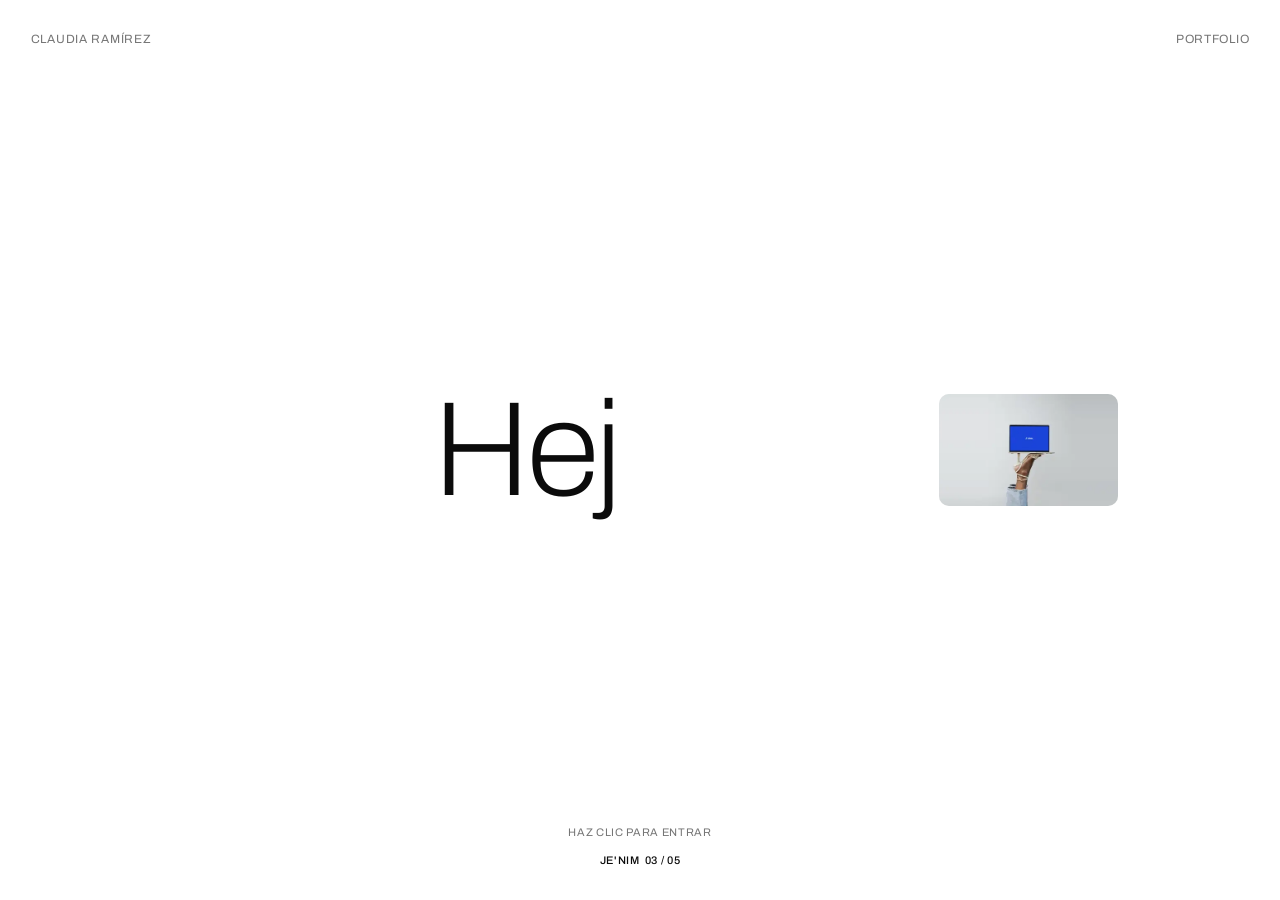
==== commit b673d298: "Dirección nueva (claudiarm-portfolio.vercel.app) en etiquetas de compartir, sitemap y robots Co-Auth" ====
--- a/index.html
+++ b/index.html
@@ -6,11 +6,11 @@
 <meta name="viewport" content="width=device-width, initial-scale=1">
 <title>Portfolio — Diseño UX/UI y desarrollo web</title>
 <meta name="description" content="Portfolio de Claudia Ramírez · Aterriza Studio: diseño UX/UI y desarrollo web desde Valencia.">
-<link rel="canonical" href="https://portfolio-three-mu-4veu8kpadj.vercel.app/">
+<link rel="canonical" href="https://claudiarm-portfolio.vercel.app/">
 <meta property="og:type" content="website"><meta property="og:locale" content="es_ES"><meta property="og:site_name" content="Claudia Ramírez">
 <meta property="og:title" content="Claudia Ramírez — Portfolio"><meta property="og:description" content="Diseño UX/UI y desarrollo web desde Valencia.">
-<meta property="og:url" content="https://portfolio-three-mu-4veu8kpadj.vercel.app/"><meta property="og:image" content="https://portfolio-three-mu-4veu8kpadj.vercel.app/og/home.jpg"><meta property="og:image:width" content="1200"><meta property="og:image:height" content="630">
-<meta name="twitter:card" content="summary_large_image"><meta name="twitter:title" content="Claudia Ramírez — Portfolio"><meta name="twitter:description" content="Diseño UX/UI y desarrollo web desde Valencia."><meta name="twitter:image" content="https://portfolio-three-mu-4veu8kpadj.vercel.app/og/home.jpg">
+<meta property="og:url" content="https://claudiarm-portfolio.vercel.app/"><meta property="og:image" content="https://claudiarm-portfolio.vercel.app/og/home.jpg"><meta property="og:image:width" content="1200"><meta property="og:image:height" content="630">
+<meta name="twitter:card" content="summary_large_image"><meta name="twitter:title" content="Claudia Ramírez — Portfolio"><meta name="twitter:description" content="Diseño UX/UI y desarrollo web desde Valencia."><meta name="twitter:image" content="https://claudiarm-portfolio.vercel.app/og/home.jpg">
 <link rel="preconnect" href="https://fonts.googleapis.com"><link rel="preconnect" href="https://fonts.gstatic.com" crossorigin>
 <link rel="preload" as="style" href="https://fonts.googleapis.com/css2?family=Archivo:wdth,wght@62..125,100..900&display=swap" onload="this.onload=null;this.rel='stylesheet'"><noscript><link rel="stylesheet" href="https://fonts.googleapis.com/css2?family=Archivo:wdth,wght@62..125,100..900&display=swap"></noscript>
 <link rel="stylesheet" href="base.css?v=1793694633">
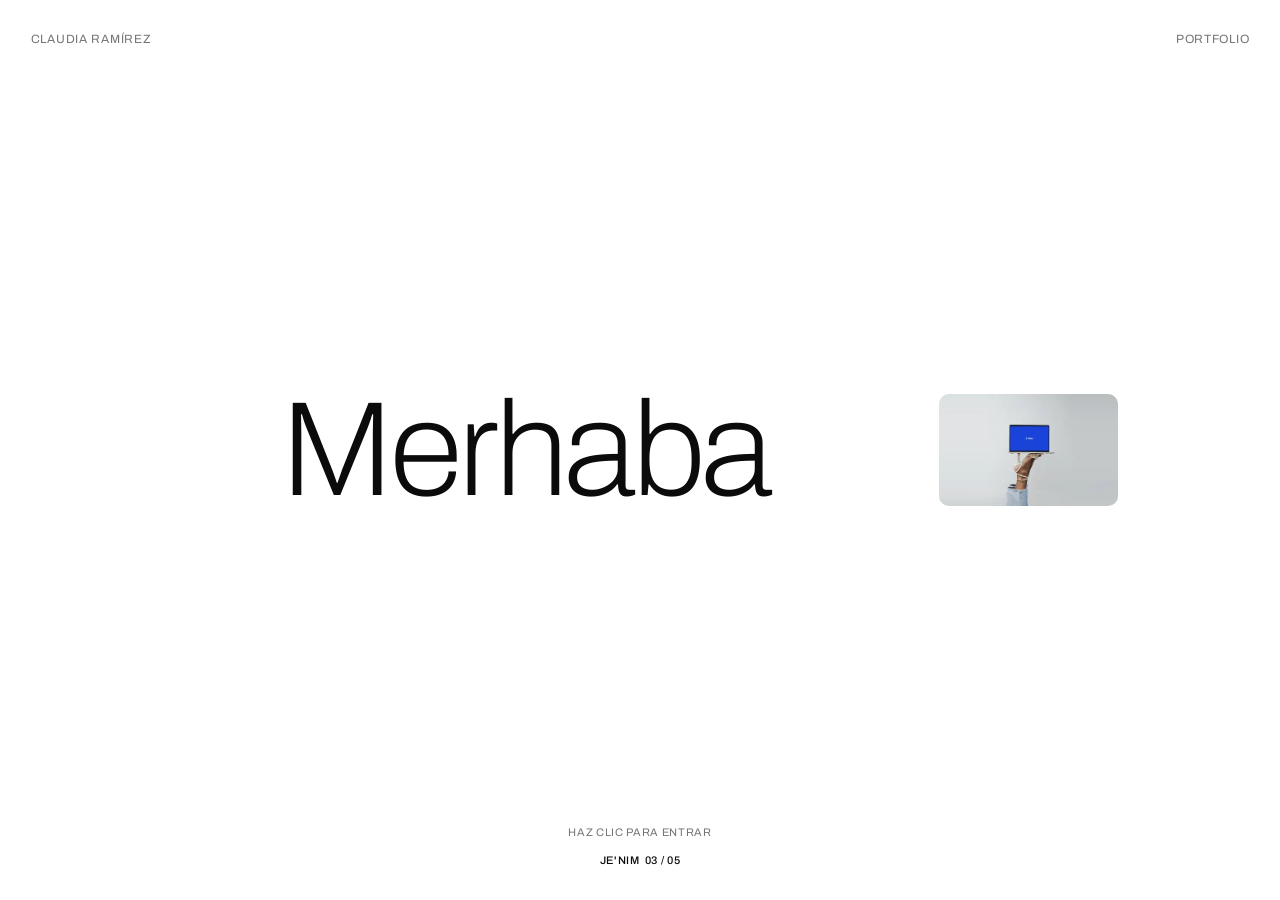
==== commit 3116caaf: "Supabase en las herramientas de Je'nim Co-Authored-By: Claude Sonnet 5.5 <noreply@anthropic.com>" ====
--- a/index.html
+++ b/index.html
@@ -145,7 +145,7 @@
   <p class="ayuda" id="ayuda" aria-hidden="true"></p>
 </main>
 
-<script src="datos.js?v=1793694838"></script>
+<script src="datos.js?v=1793705782"></script>
 <script src="comun.js?v=1793695041"></script>
 <script>
 (function(){
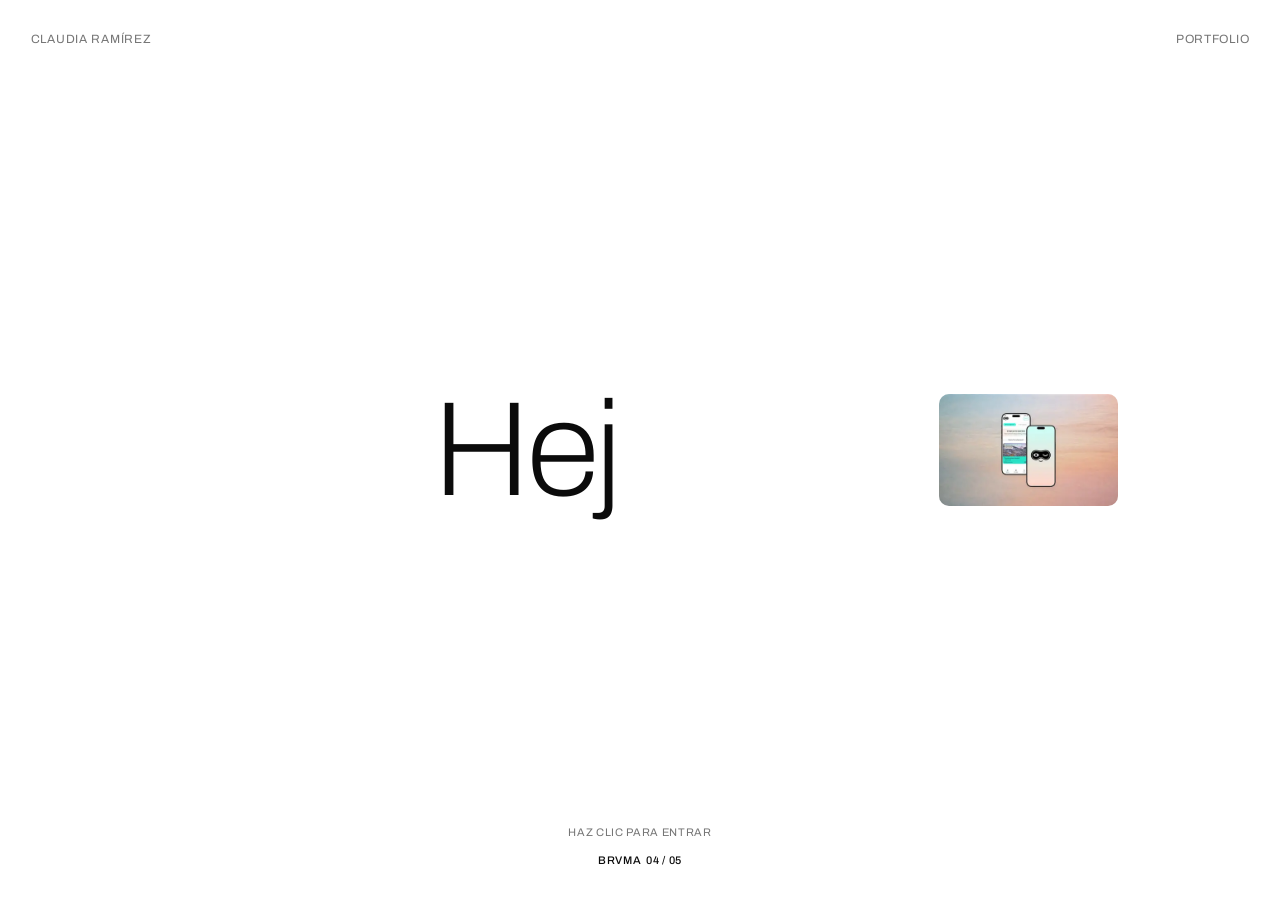
==== commit 000b10b5: "CV de diseño (sin teléfono) enlazado como «CV» en Sobre mí y en el contacto de cada proyecto Co-Auth" ====
--- a/index.html
+++ b/index.html
@@ -146,7 +146,7 @@
 </main>
 
 <script src="datos.js?v=1793705782"></script>
-<script src="comun.js?v=1793695041"></script>
+<script src="comun.js?v=1793712345"></script>
 <script>
 (function(){
   const IMGW = { camelia: [1800, 1000], tuchati: [2000, 1600], jenim: [2000, 1553], brvma: [2000, 1125], "del-reves": [2000, 1125] };   // anchos de las portadas originales (para srcset)
@@ -170,7 +170,7 @@
     exp: sec(t("s_exp"), y.experiencia.map(x => `<div class="rw"><span>${E(x[0])}</span><span><b>${E(x[1])}</b> · ${E(x[2])}${x[3] ? `<small>${E(x[3])}</small>` : ""}</span></div>`).join("")),
     form: sec(t("s_for"), y.formacion.map(x => `<div class="rw"><span>${E(x[0])}</span><span><b>${E(x[1])}</b> · ${E(x[2])}</span></div>`).join("")),
     idi: sec(t("s_idi"), y.idiomas.map(x => `<div class="rw"><span>${E(x[0])}</span><span>${E(x[1])}</span></div>`).join("")),
-    cont: sec(t("s_cont"), `<div class="links"><a href="mailto:${y.email}">${E(y.email)}</a><a href="${y.linkedin}" target="_blank" rel="noopener">LinkedIn ↗</a><a href="${y.instagram}" target="_blank" rel="noopener">Instagram ↗</a></div>`),
+    cont: sec(t("s_cont"), `<div class="links"><a href="mailto:${y.email}">${E(y.email)}</a><a href="${y.linkedin}" target="_blank" rel="noopener">LinkedIn ↗</a><a href="${y.instagram}" target="_blank" rel="noopener">Instagram ↗</a><a href="cv/Claudia_Ramirez_Mora_CV.pdf" target="_blank" rel="noopener">CV ↓</a></div>`),
   };
   $("#ab").innerHTML = `<div class="col">${secs.info}${secs.hab}</div><div class="col">${secs.exp}${secs.form}${secs.idi}${secs.cont}</div>`;
   $("#ab").addEventListener("click", e => e.stopPropagation());
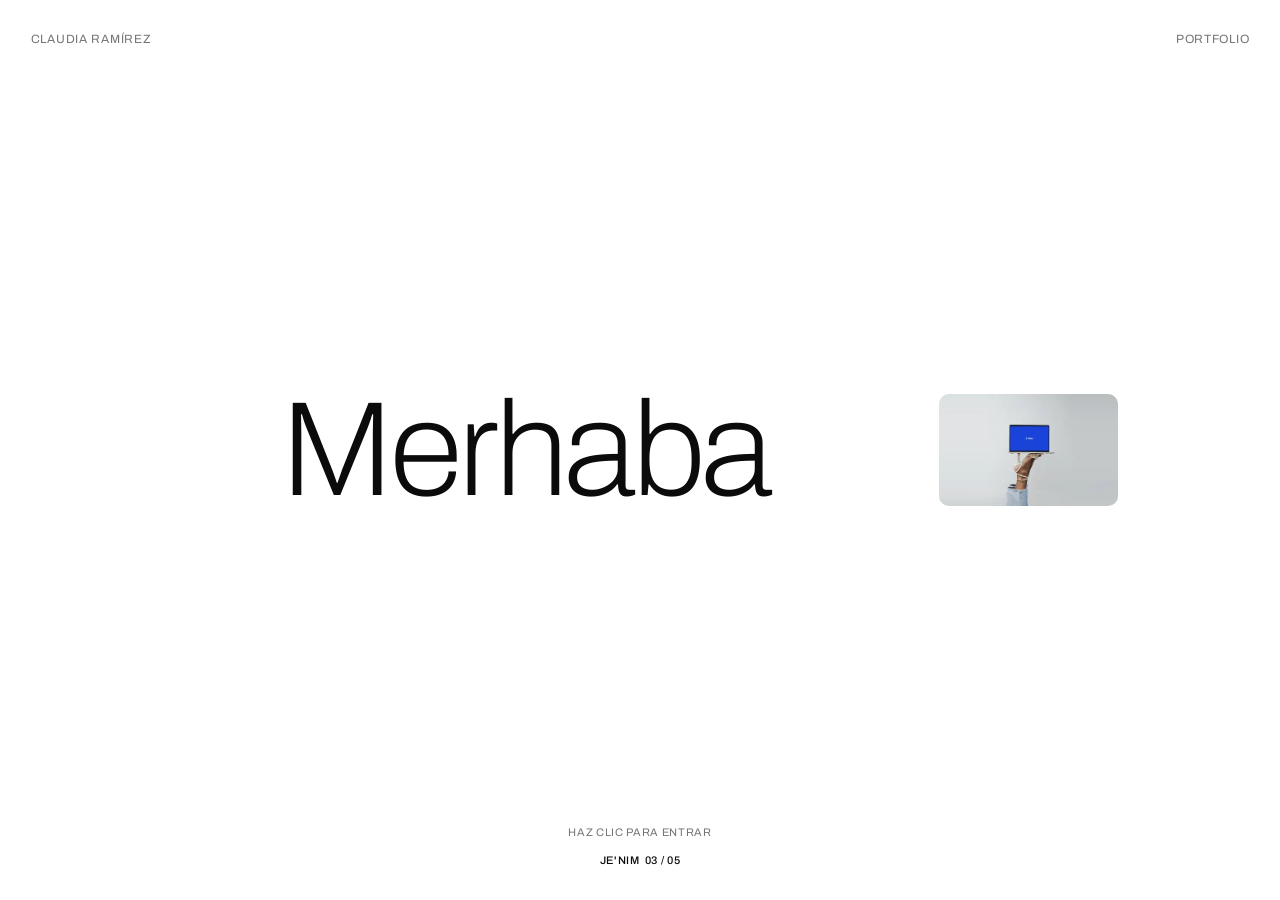
==== commit 2e07a37b: "Instagram: claudiarm.design" ====
--- a/index.html
+++ b/index.html
@@ -145,7 +145,7 @@
   <p class="ayuda" id="ayuda" aria-hidden="true"></p>
 </main>
 
-<script src="datos.js?v=1793705782"></script>
+<script src="datos.js?v=1793879724"></script>
 <script src="comun.js?v=1793712345"></script>
 <script>
 (function(){
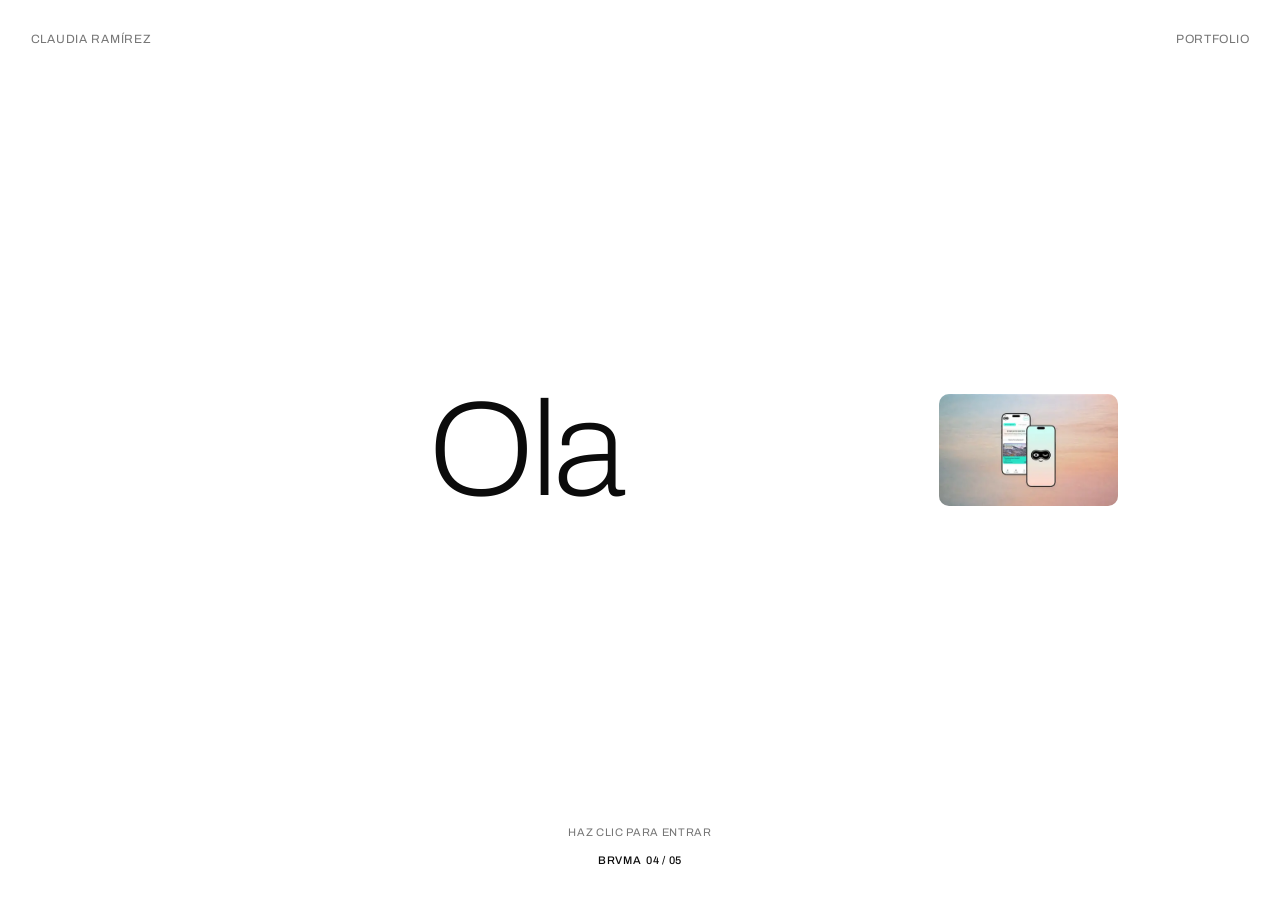
==== commit b7fc858f: "Nueva portada de Je'nim (mockup MacBook en azul) Co-Authored-By: Claude Sonnet 5.5 <noreply@anthropi" ====
--- a/index.html
+++ b/index.html
@@ -149,7 +149,7 @@
 <script src="comun.js?v=1793712345"></script>
 <script>
 (function(){
-  const IMGW = { camelia: [1800, 1000], tuchati: [2000, 1600], jenim: [2000, 1553], brvma: [2000, 1125], "del-reves": [2000, 1125] };   // anchos de las portadas originales (para srcset)
+  const IMGW = { camelia: [1800, 1000], tuchati: [2000, 1600], jenim: [2000, 1494], brvma: [2000, 1125], "del-reves": [2000, 1125] };   // anchos de las portadas originales (para srcset)
   const D = DATOS, E = PORT.esc, $ = s => document.querySelector(s), N = D.proyectos.length;
   const mq = "";
   const t = PORT.t, chev = '<svg viewBox="0 0 10 10" aria-hidden="true"><path d="M1 3l4 4 4-4z"/></svg>';
